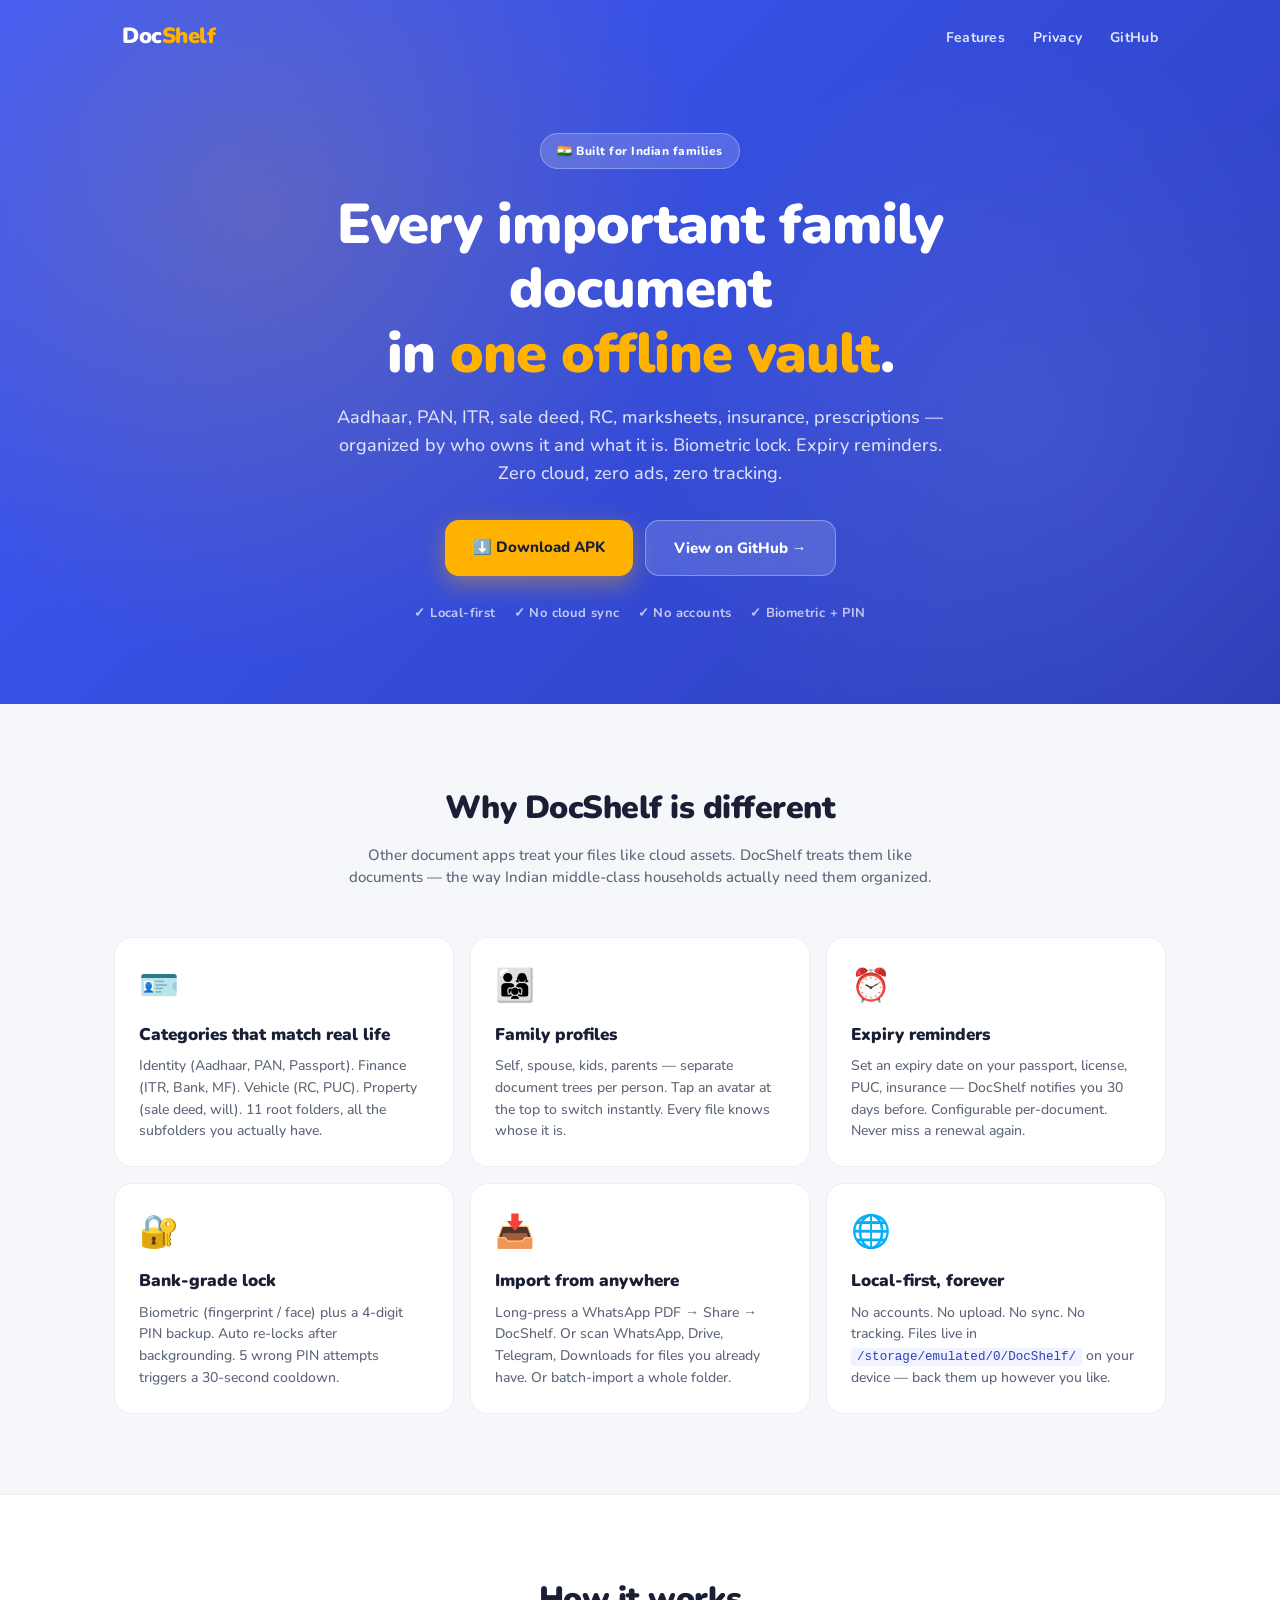
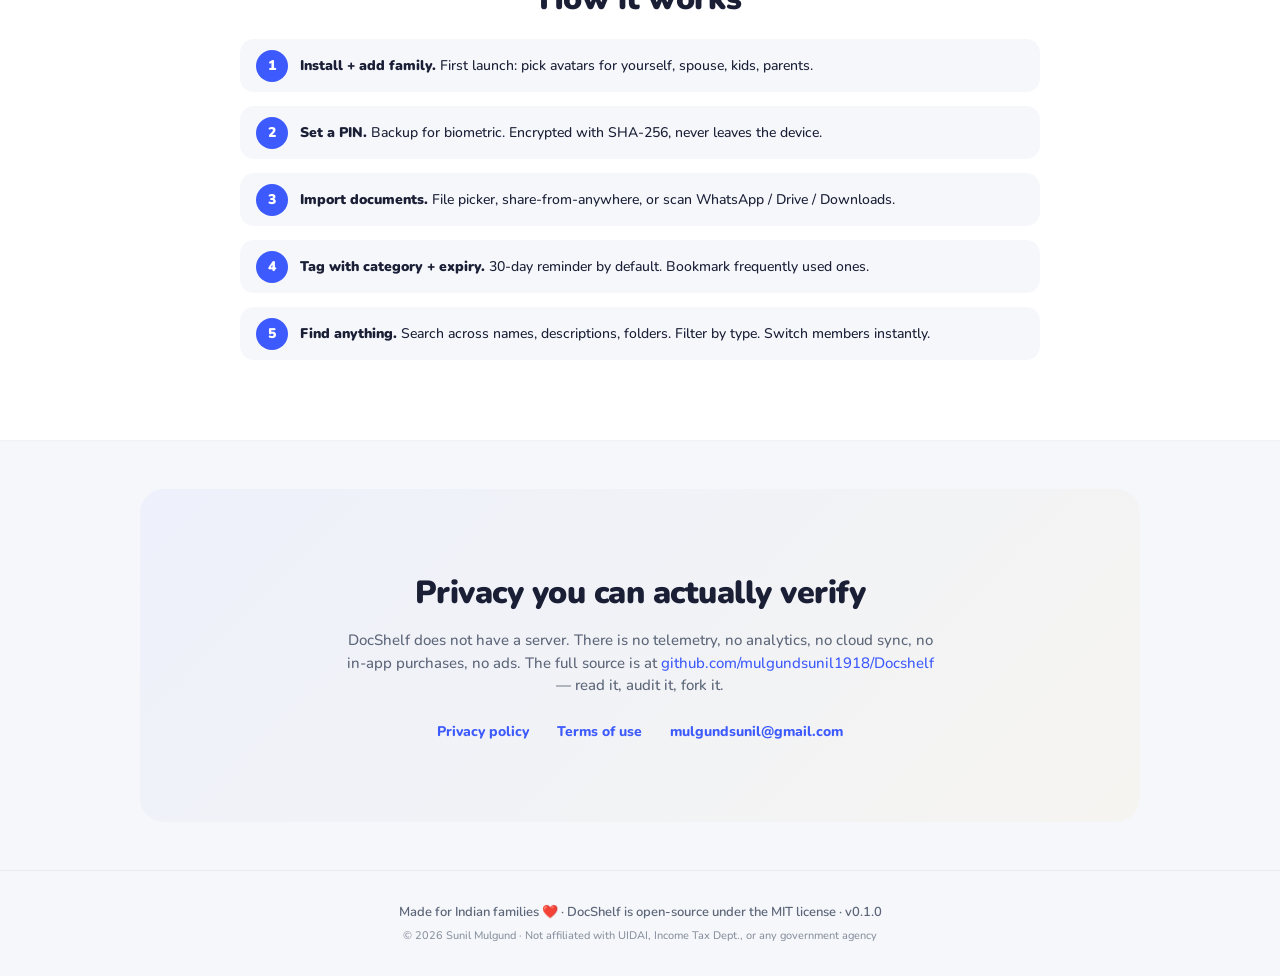
==== docs/index.html @ d365601d "Add GitHub Pages marketing site at /docs - index.html: hero + 6 feature cards + how-it-works + priva" ====
<!doctype html>
<html lang="en">
<head>
  <meta charset="utf-8" />
  <meta name="viewport" content="width=device-width, initial-scale=1" />
  <title>DocShelf — Your Document Shelf</title>
  <meta name="description" content="DocShelf is a privacy-first document vault for Indian households. Aadhaar, PAN, ITR, sale deed, RC, marksheets — every important family document in one offline vault. Biometric lock. Expiry reminders. No cloud, no ads." />
  <meta name="theme-color" content="#3D5AFE" />
  <meta property="og:title" content="DocShelf — Your Document Shelf" />
  <meta property="og:description" content="Every important family document in one offline vault. Local. Private. Free." />
  <meta property="og:type" content="website" />
  <meta property="og:url" content="https://mulgundsunil1918.github.io/Docshelf/" />
  <link rel="preconnect" href="https://fonts.googleapis.com">
  <link rel="preconnect" href="https://fonts.gstatic.com" crossorigin>
  <link href="https://fonts.googleapis.com/css2?family=Nunito:wght@400;500;600;700;800;900&display=swap" rel="stylesheet">
  <link rel="stylesheet" href="style.css" />
  <link rel="icon" href="favicon.svg" type="image/svg+xml" />
</head>
<body>

<header class="hero">
  <nav class="nav">
    <a class="brand" href="./">
      <span class="brand-doc">Doc</span><span class="brand-shelf">Shelf</span>
    </a>
    <div class="nav-links">
      <a href="#features">Features</a>
      <a href="#privacy">Privacy</a>
      <a href="https://github.com/mulgundsunil1918/Docshelf" target="_blank" rel="noopener">GitHub</a>
    </div>
  </nav>

  <div class="hero-content">
    <span class="badge">🇮🇳  Built for Indian families</span>
    <h1>
      Every important family document<br>
      in <span class="hl">one offline vault</span>.
    </h1>
    <p class="lead">
      Aadhaar, PAN, ITR, sale deed, RC, marksheets, insurance, prescriptions —
      organized by who owns it and what it is. Biometric lock. Expiry reminders.
      Zero cloud, zero ads, zero tracking.
    </p>
    <div class="cta-row">
      <a class="cta-primary" href="https://github.com/mulgundsunil1918/Docshelf/releases" target="_blank" rel="noopener">
        ⬇️  Download APK
      </a>
      <a class="cta-secondary" href="https://github.com/mulgundsunil1918/Docshelf" target="_blank" rel="noopener">
        View on GitHub →
      </a>
    </div>
    <ul class="pillars">
      <li>✓ Local-first</li>
      <li>✓ No cloud sync</li>
      <li>✓ No accounts</li>
      <li>✓ Biometric + PIN</li>
    </ul>
  </div>
</header>

<main>

<section id="features" class="features">
  <h2>Why DocShelf is different</h2>
  <p class="section-lead">
    Other document apps treat your files like cloud assets. DocShelf treats them like
    documents — the way Indian middle-class households actually need them organized.
  </p>

  <div class="grid">
    <div class="feature-card">
      <div class="feature-icon">🪪</div>
      <h3>Categories that match real life</h3>
      <p>Identity (Aadhaar, PAN, Passport). Finance (ITR, Bank, MF). Vehicle (RC, PUC). Property (sale deed, will). 11 root folders, all the subfolders you actually have.</p>
    </div>
    <div class="feature-card">
      <div class="feature-icon">👨‍👩‍👧</div>
      <h3>Family profiles</h3>
      <p>Self, spouse, kids, parents — separate document trees per person. Tap an avatar at the top to switch instantly. Every file knows whose it is.</p>
    </div>
    <div class="feature-card">
      <div class="feature-icon">⏰</div>
      <h3>Expiry reminders</h3>
      <p>Set an expiry date on your passport, license, PUC, insurance — DocShelf notifies you 30 days before. Configurable per-document. Never miss a renewal again.</p>
    </div>
    <div class="feature-card">
      <div class="feature-icon">🔐</div>
      <h3>Bank-grade lock</h3>
      <p>Biometric (fingerprint / face) plus a 4-digit PIN backup. Auto re-locks after backgrounding. 5 wrong PIN attempts triggers a 30-second cooldown.</p>
    </div>
    <div class="feature-card">
      <div class="feature-icon">📥</div>
      <h3>Import from anywhere</h3>
      <p>Long-press a WhatsApp PDF → Share → DocShelf. Or scan WhatsApp, Drive, Telegram, Downloads for files you already have. Or batch-import a whole folder.</p>
    </div>
    <div class="feature-card">
      <div class="feature-icon">🌐</div>
      <h3>Local-first, forever</h3>
      <p>No accounts. No upload. No sync. No tracking. Files live in <code>/storage/emulated/0/DocShelf/</code> on your device — back them up however you like.</p>
    </div>
  </div>
</section>

<section id="how" class="how">
  <h2>How it works</h2>
  <ol class="steps">
    <li><strong>Install + add family.</strong> First launch: pick avatars for yourself, spouse, kids, parents.</li>
    <li><strong>Set a PIN.</strong> Backup for biometric. Encrypted with SHA-256, never leaves the device.</li>
    <li><strong>Import documents.</strong> File picker, share-from-anywhere, or scan WhatsApp / Drive / Downloads.</li>
    <li><strong>Tag with category + expiry.</strong> 30-day reminder by default. Bookmark frequently used ones.</li>
    <li><strong>Find anything.</strong> Search across names, descriptions, folders. Filter by type. Switch members instantly.</li>
  </ol>
</section>

<section id="privacy" class="privacy-block">
  <h2>Privacy you can actually verify</h2>
  <p>DocShelf does not have a server. There is no telemetry, no analytics, no cloud sync, no in-app purchases, no ads. The full source is at <a href="https://github.com/mulgundsunil1918/Docshelf">github.com/mulgundsunil1918/Docshelf</a> — read it, audit it, fork it.</p>
  <div class="privacy-links">
    <a href="privacy.html">Privacy policy</a>
    <a href="terms.html">Terms of use</a>
    <a href="mailto:mulgundsunil@gmail.com">mulgundsunil@gmail.com</a>
  </div>
</section>

</main>

<footer>
  <p>Made for Indian families ❤️ · DocShelf is open-source under the MIT license · v0.1.0</p>
  <p class="footer-meta">© 2026 Sunil Mulgund · Not affiliated with UIDAI, Income Tax Dept., or any government agency</p>
</footer>

</body>
</html>
---- docs/style.css ----
:root {
  --indigo: #3D5AFE;
  --indigo-dark: #2D3FB8;
  --amber: #FFB300;
  --amber-dark: #FF8F00;
  --dark: #1A1F36;
  --gray: #5C6678;
  --light: #F5F7FB;
  --white: #FFFFFF;
}

* { box-sizing: border-box; margin: 0; padding: 0; }

html { scroll-behavior: smooth; }

body {
  font-family: 'Nunito', -apple-system, BlinkMacSystemFont, 'Segoe UI', sans-serif;
  background: var(--light);
  color: var(--dark);
  line-height: 1.5;
  -webkit-font-smoothing: antialiased;
  -moz-osx-font-smoothing: grayscale;
}

a { color: var(--indigo); text-decoration: none; }
a:hover { text-decoration: underline; }

code {
  background: rgba(61, 90, 254, 0.08);
  color: var(--indigo-dark);
  padding: 2px 6px;
  border-radius: 4px;
  font-size: 0.9em;
  font-family: 'SF Mono', Menlo, Monaco, Consolas, monospace;
}

/* ─── Hero ─────────────────────────────────────────────────────── */
.hero {
  background: linear-gradient(135deg, var(--indigo) 0%, var(--indigo-dark) 100%);
  color: var(--white);
  padding: 0 0 80px;
  position: relative;
  overflow: hidden;
}

.hero::before {
  content: '';
  position: absolute;
  inset: 0;
  background-image:
    radial-gradient(circle at 20% 30%, rgba(255,179,0,0.18) 0%, transparent 40%),
    radial-gradient(circle at 80% 60%, rgba(255,255,255,0.08) 0%, transparent 35%);
  pointer-events: none;
}

.nav {
  display: flex;
  justify-content: space-between;
  align-items: center;
  padding: 20px 32px;
  max-width: 1100px;
  margin: 0 auto;
  position: relative;
  z-index: 2;
}

.brand {
  font-size: 22px;
  font-weight: 900;
  text-decoration: none;
  color: var(--white);
  letter-spacing: -0.5px;
}

.brand-doc { color: var(--white); }
.brand-shelf { color: var(--amber); }

.nav-links a {
  color: rgba(255,255,255,0.85);
  margin-left: 24px;
  font-weight: 700;
  font-size: 14px;
  letter-spacing: 0.3px;
}

.nav-links a:hover {
  color: var(--white);
  text-decoration: none;
}

.hero-content {
  max-width: 900px;
  margin: 0 auto;
  text-align: center;
  padding: 60px 24px 0;
  position: relative;
  z-index: 2;
}

.badge {
  display: inline-block;
  background: rgba(255,255,255,0.16);
  border: 1px solid rgba(255,255,255,0.28);
  border-radius: 24px;
  padding: 8px 16px;
  font-size: 12px;
  font-weight: 800;
  letter-spacing: 0.5px;
  color: var(--white);
  margin-bottom: 24px;
}

.hero h1 {
  font-size: clamp(32px, 5vw, 56px);
  font-weight: 900;
  line-height: 1.15;
  letter-spacing: -1px;
  margin-bottom: 18px;
}

.hl { color: var(--amber); }

.lead {
  font-size: clamp(15px, 1.6vw, 18px);
  color: rgba(255,255,255,0.82);
  max-width: 640px;
  margin: 0 auto 32px;
  font-weight: 500;
  line-height: 1.55;
}

.cta-row {
  display: flex;
  gap: 12px;
  justify-content: center;
  flex-wrap: wrap;
  margin-bottom: 28px;
}

.cta-primary, .cta-secondary {
  display: inline-block;
  padding: 16px 28px;
  border-radius: 14px;
  font-weight: 800;
  font-size: 15px;
  text-decoration: none;
  transition: transform 120ms ease, box-shadow 120ms ease;
}

.cta-primary {
  background: var(--amber);
  color: var(--dark);
  box-shadow: 0 8px 24px rgba(255,179,0,0.4);
}

.cta-primary:hover {
  transform: translateY(-2px);
  box-shadow: 0 12px 32px rgba(255,179,0,0.5);
  text-decoration: none;
}

.cta-secondary {
  background: rgba(255,255,255,0.14);
  color: var(--white);
  border: 1px solid rgba(255,255,255,0.32);
}

.cta-secondary:hover {
  background: rgba(255,255,255,0.22);
  text-decoration: none;
}

.pillars {
  list-style: none;
  display: flex;
  justify-content: center;
  flex-wrap: wrap;
  gap: 8px 18px;
  font-size: 13px;
  color: rgba(255,255,255,0.7);
  font-weight: 700;
  letter-spacing: 0.4px;
}

/* ─── Sections ─────────────────────────────────────────────────── */
section {
  max-width: 1100px;
  margin: 0 auto;
  padding: 80px 24px;
}

section h2 {
  font-size: clamp(24px, 3vw, 32px);
  font-weight: 900;
  text-align: center;
  letter-spacing: -0.5px;
  margin-bottom: 12px;
}

.section-lead {
  text-align: center;
  font-size: 15px;
  color: var(--gray);
  max-width: 600px;
  margin: 0 auto 48px;
  font-weight: 500;
}

/* ─── Features grid ────────────────────────────────────────────── */
.grid {
  display: grid;
  grid-template-columns: repeat(auto-fit, minmax(260px, 1fr));
  gap: 16px;
}

.feature-card {
  background: var(--white);
  border-radius: 18px;
  padding: 24px;
  border: 1px solid rgba(0,0,0,0.06);
  transition: transform 200ms ease, box-shadow 200ms ease;
}

.feature-card:hover {
  transform: translateY(-3px);
  box-shadow: 0 12px 32px rgba(61,90,254,0.10);
}

.feature-icon {
  font-size: 32px;
  margin-bottom: 12px;
}

.feature-card h3 {
  font-size: 17px;
  font-weight: 900;
  margin-bottom: 8px;
}

.feature-card p {
  font-size: 14px;
  font-weight: 500;
  color: var(--gray);
  line-height: 1.55;
}

/* ─── How it works ─────────────────────────────────────────────── */
.how {
  background: var(--white);
  margin-top: 0;
  border-top: 1px solid rgba(0,0,0,0.05);
  border-bottom: 1px solid rgba(0,0,0,0.05);
  max-width: none;
}

.how > * { max-width: 800px; margin-left: auto; margin-right: auto; }

.steps {
  list-style: none;
  counter-reset: step;
  display: flex;
  flex-direction: column;
  gap: 14px;
  margin-top: 16px;
}

.steps li {
  counter-increment: step;
  position: relative;
  padding: 16px 16px 16px 60px;
  background: var(--light);
  border-radius: 14px;
  font-size: 14px;
  font-weight: 500;
  line-height: 1.5;
}

.steps li::before {
  content: counter(step);
  position: absolute;
  left: 16px;
  top: 50%;
  transform: translateY(-50%);
  width: 32px;
  height: 32px;
  background: var(--indigo);
  color: var(--white);
  border-radius: 50%;
  display: flex;
  align-items: center;
  justify-content: center;
  font-weight: 900;
  font-size: 14px;
}

.steps li strong { font-weight: 900; }

/* ─── Privacy block ────────────────────────────────────────────── */
.privacy-block {
  text-align: center;
  background: linear-gradient(135deg, rgba(61,90,254,0.04), rgba(255,179,0,0.04));
  border-radius: 24px;
  margin: 48px auto;
  max-width: 1000px;
}

.privacy-block p {
  max-width: 600px;
  margin: 0 auto 24px;
  font-size: 15px;
  font-weight: 500;
  color: var(--gray);
}

.privacy-links {
  display: flex;
  justify-content: center;
  flex-wrap: wrap;
  gap: 12px 28px;
  font-weight: 800;
  font-size: 14px;
}

/* ─── Footer ───────────────────────────────────────────────────── */
footer {
  text-align: center;
  padding: 32px 24px;
  border-top: 1px solid rgba(0,0,0,0.05);
  font-size: 13px;
  font-weight: 600;
  color: var(--gray);
}

.footer-meta {
  margin-top: 6px;
  font-size: 11px;
  color: rgba(92,102,120,0.7);
  font-weight: 500;
}

/* ─── Mobile ───────────────────────────────────────────────────── */
@media (max-width: 640px) {
  .nav-links a { margin-left: 16px; font-size: 13px; }
  .hero-content { padding-top: 30px; }
  .hero { padding-bottom: 60px; }
  section { padding: 60px 20px; }
  .feature-card { padding: 20px; }
}

/* ─── Article (privacy / terms) ────────────────────────────────── */
.article {
  max-width: 720px;
  background: var(--white);
  margin: 40px auto;
  padding: 40px 32px;
  border-radius: 20px;
  border: 1px solid rgba(0,0,0,0.05);
}

.article h1 {
  font-size: 32px;
  font-weight: 900;
  margin-bottom: 8px;
  letter-spacing: -0.5px;
}

.article .last-updated {
  font-size: 12px;
  color: var(--gray);
  font-weight: 700;
  letter-spacing: 0.5px;
  margin-bottom: 24px;
  text-transform: uppercase;
}

.article h2 {
  font-size: 20px;
  font-weight: 900;
  margin: 28px 0 8px;
  text-align: left;
}

.article p, .article li {
  font-size: 15px;
  line-height: 1.6;
  margin-bottom: 12px;
  color: var(--dark);
  font-weight: 500;
}

.article ul {
  margin-left: 20px;
  margin-bottom: 12px;
}

.article a.back {
  display: inline-block;
  margin-top: 24px;
  font-weight: 800;
  font-size: 13px;
}
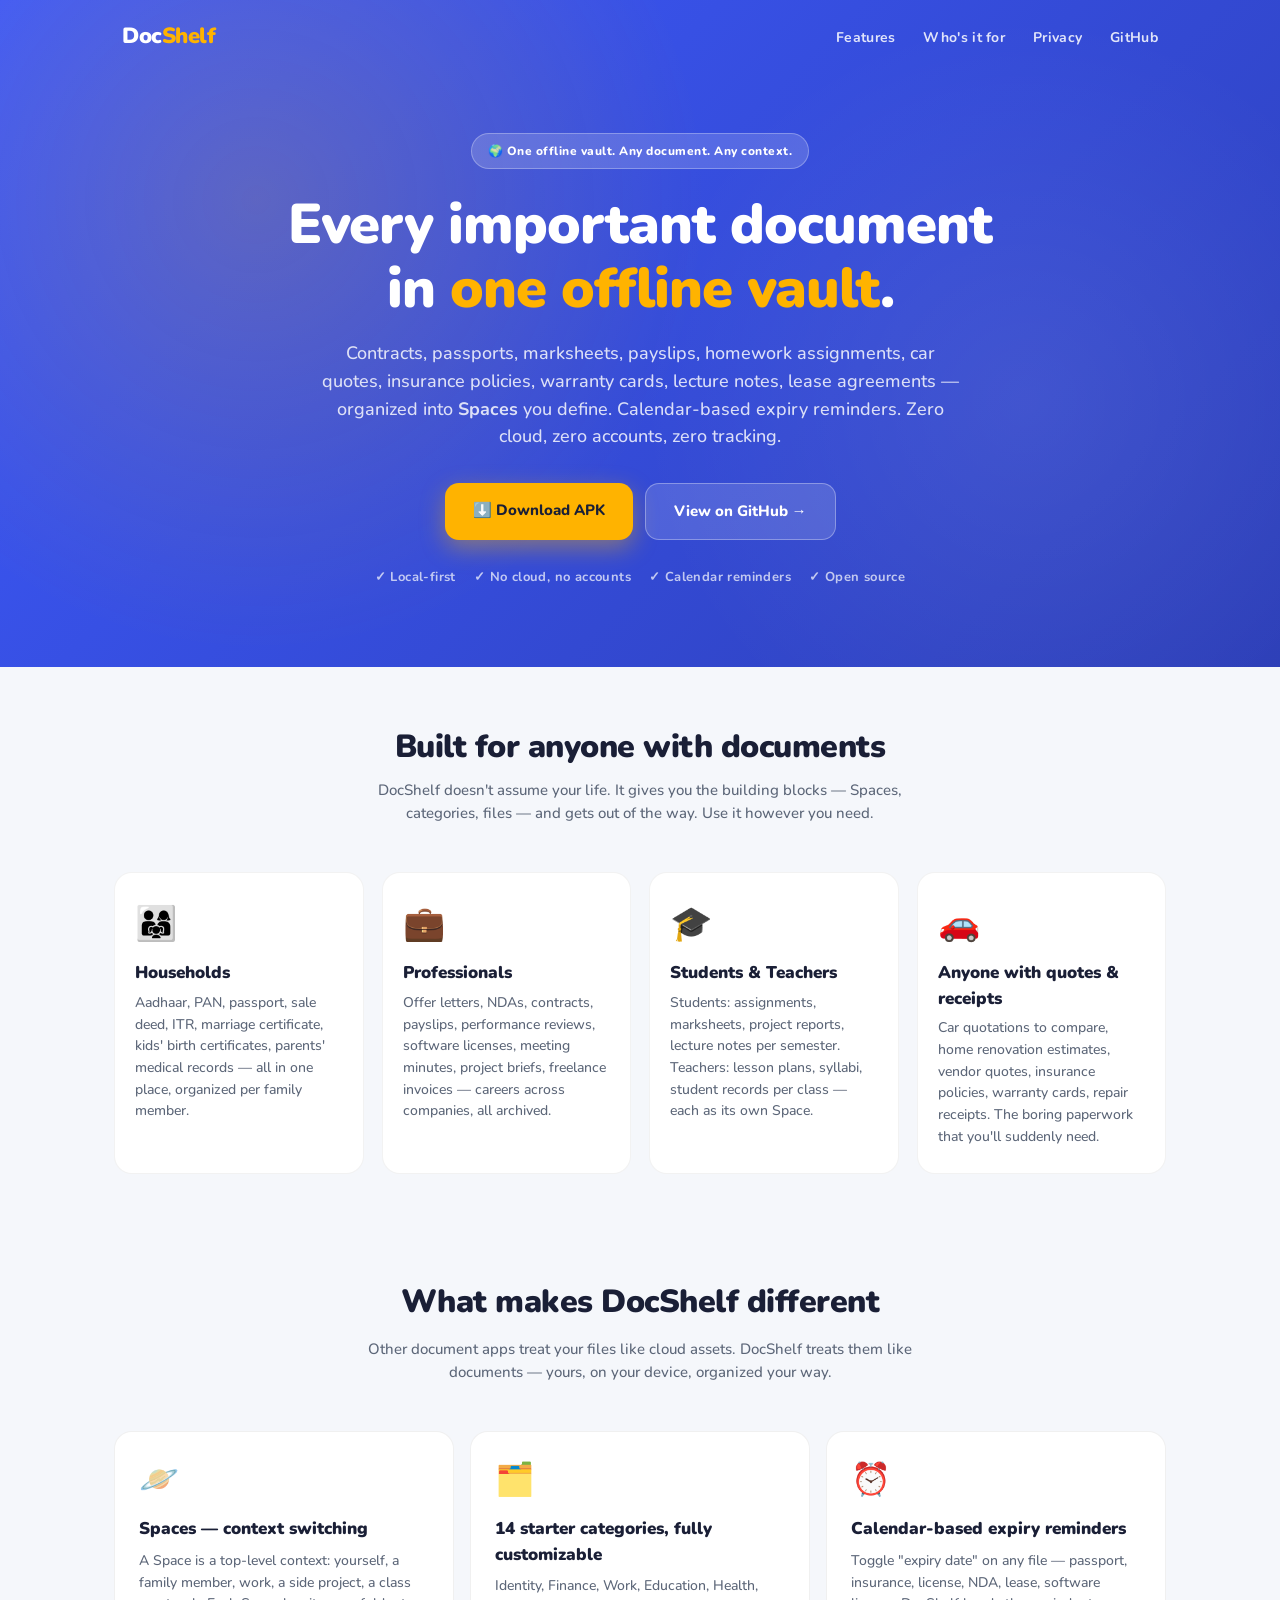
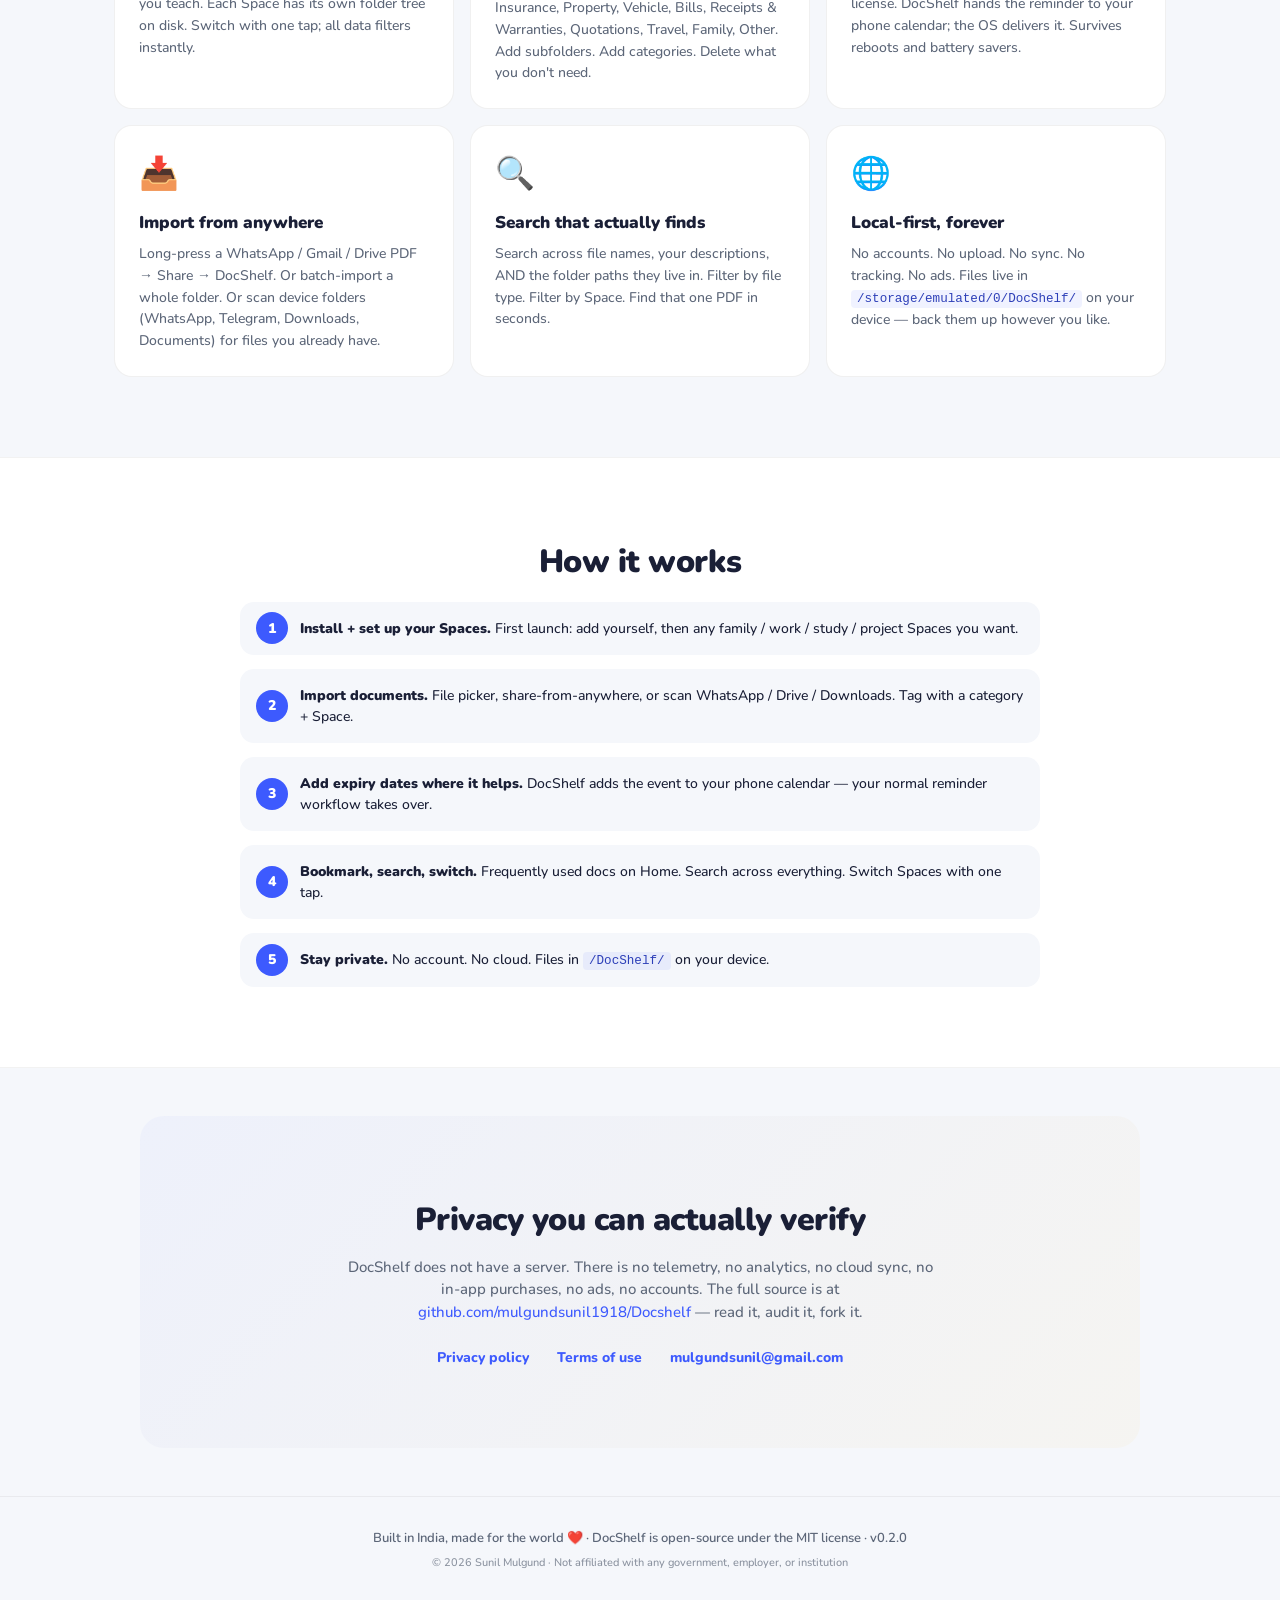
==== commit c248e2a0: "v0.2.0: Spaces rebrand + universal positioning DocShelf is a universal document vault, not a family-" ====
--- a/docs/index.html
+++ b/docs/index.html
@@ -4,10 +4,10 @@
   <meta charset="utf-8" />
   <meta name="viewport" content="width=device-width, initial-scale=1" />
   <title>DocShelf — Your Document Shelf</title>
-  <meta name="description" content="DocShelf is a privacy-first document vault for Indian households. Aadhaar, PAN, ITR, sale deed, RC, marksheets — every important family document in one offline vault. Biometric lock. Expiry reminders. No cloud, no ads." />
+  <meta name="description" content="DocShelf is a privacy-first document vault for everyone. Contracts, passports, marksheets, payslips, homework, car quotes, insurance — every important document in one offline vault. Calendar-based expiry reminders. No cloud, no accounts, no ads." />
   <meta name="theme-color" content="#3D5AFE" />
   <meta property="og:title" content="DocShelf — Your Document Shelf" />
-  <meta property="og:description" content="Every important family document in one offline vault. Local. Private. Free." />
+  <meta property="og:description" content="Every important document in one offline vault. Local. Private. Free." />
   <meta property="og:type" content="website" />
   <meta property="og:url" content="https://mulgundsunil1918.github.io/Docshelf/" />
   <link rel="preconnect" href="https://fonts.googleapis.com">
@@ -25,21 +25,23 @@
     </a>
     <div class="nav-links">
       <a href="#features">Features</a>
+      <a href="#who">Who's it for</a>
       <a href="#privacy">Privacy</a>
       <a href="https://github.com/mulgundsunil1918/Docshelf" target="_blank" rel="noopener">GitHub</a>
     </div>
   </nav>
 
   <div class="hero-content">
-    <span class="badge">🇮🇳  Built for Indian families</span>
+    <span class="badge">🌍  One offline vault. Any document. Any context.</span>
     <h1>
-      Every important family document<br>
+      Every important document<br>
       in <span class="hl">one offline vault</span>.
     </h1>
     <p class="lead">
-      Aadhaar, PAN, ITR, sale deed, RC, marksheets, insurance, prescriptions —
-      organized by who owns it and what it is. Biometric lock. Expiry reminders.
-      Zero cloud, zero ads, zero tracking.
+      Contracts, passports, marksheets, payslips, homework assignments, car quotes,
+      insurance policies, warranty cards, lecture notes, lease agreements —
+      organized into <strong>Spaces</strong> you define. Calendar-based expiry
+      reminders. Zero cloud, zero accounts, zero tracking.
     </p>
     <div class="cta-row">
       <a class="cta-primary" href="https://github.com/mulgundsunil1918/Docshelf/releases" target="_blank" rel="noopener">
@@ -51,52 +53,82 @@
     </div>
     <ul class="pillars">
       <li>✓ Local-first</li>
-      <li>✓ No cloud sync</li>
-      <li>✓ No accounts</li>
-      <li>✓ Biometric + PIN</li>
+      <li>✓ No cloud, no accounts</li>
+      <li>✓ Calendar reminders</li>
+      <li>✓ Open source</li>
     </ul>
   </div>
 </header>
 
 <main>
 
+<section id="who" class="who">
+  <h2>Built for anyone with documents</h2>
+  <p class="section-lead">
+    DocShelf doesn't assume your life. It gives you the building blocks —
+    Spaces, categories, files — and gets out of the way. Use it however you need.
+  </p>
+  <div class="who-grid">
+    <div class="who-card">
+      <div class="who-icon">👨‍👩‍👧</div>
+      <h3>Households</h3>
+      <p>Aadhaar, PAN, passport, sale deed, ITR, marriage certificate, kids' birth certificates, parents' medical records — all in one place, organized per family member.</p>
+    </div>
+    <div class="who-card">
+      <div class="who-icon">💼</div>
+      <h3>Professionals</h3>
+      <p>Offer letters, NDAs, contracts, payslips, performance reviews, software licenses, meeting minutes, project briefs, freelance invoices — careers across companies, all archived.</p>
+    </div>
+    <div class="who-card">
+      <div class="who-icon">🎓</div>
+      <h3>Students &amp; Teachers</h3>
+      <p>Students: assignments, marksheets, project reports, lecture notes per semester. Teachers: lesson plans, syllabi, student records per class — each as its own Space.</p>
+    </div>
+    <div class="who-card">
+      <div class="who-icon">🚗</div>
+      <h3>Anyone with quotes &amp; receipts</h3>
+      <p>Car quotations to compare, home renovation estimates, vendor quotes, insurance policies, warranty cards, repair receipts. The boring paperwork that you'll suddenly need.</p>
+    </div>
+  </div>
+</section>
+
 <section id="features" class="features">
-  <h2>Why DocShelf is different</h2>
+  <h2>What makes DocShelf different</h2>
   <p class="section-lead">
     Other document apps treat your files like cloud assets. DocShelf treats them like
-    documents — the way Indian middle-class households actually need them organized.
+    documents — yours, on your device, organized your way.
   </p>
 
   <div class="grid">
     <div class="feature-card">
-      <div class="feature-icon">🪪</div>
-      <h3>Categories that match real life</h3>
-      <p>Identity (Aadhaar, PAN, Passport). Finance (ITR, Bank, MF). Vehicle (RC, PUC). Property (sale deed, will). 11 root folders, all the subfolders you actually have.</p>
+      <div class="feature-icon">🪐</div>
+      <h3>Spaces — context switching</h3>
+      <p>A Space is a top-level context: yourself, a family member, work, a side project, a class you teach. Each Space has its own folder tree on disk. Switch with one tap; all data filters instantly.</p>
     </div>
     <div class="feature-card">
-      <div class="feature-icon">👨‍👩‍👧</div>
-      <h3>Family profiles</h3>
-      <p>Self, spouse, kids, parents — separate document trees per person. Tap an avatar at the top to switch instantly. Every file knows whose it is.</p>
+      <div class="feature-icon">🗂️</div>
+      <h3>14 starter categories, fully customizable</h3>
+      <p>Identity, Finance, Work, Education, Health, Insurance, Property, Vehicle, Bills, Receipts &amp; Warranties, Quotations, Travel, Family, Other. Add subfolders. Add categories. Delete what you don't need.</p>
     </div>
     <div class="feature-card">
       <div class="feature-icon">⏰</div>
-      <h3>Expiry reminders</h3>
-      <p>Set an expiry date on your passport, license, PUC, insurance — DocShelf notifies you 30 days before. Configurable per-document. Never miss a renewal again.</p>
-    </div>
-    <div class="feature-card">
-      <div class="feature-icon">🔐</div>
-      <h3>Bank-grade lock</h3>
-      <p>Biometric (fingerprint / face) plus a 4-digit PIN backup. Auto re-locks after backgrounding. 5 wrong PIN attempts triggers a 30-second cooldown.</p>
+      <h3>Calendar-based expiry reminders</h3>
+      <p>Toggle "expiry date" on any file — passport, insurance, license, NDA, lease, software license. DocShelf hands the reminder to your phone calendar; the OS delivers it. Survives reboots and battery savers.</p>
     </div>
     <div class="feature-card">
       <div class="feature-icon">📥</div>
       <h3>Import from anywhere</h3>
-      <p>Long-press a WhatsApp PDF → Share → DocShelf. Or scan WhatsApp, Drive, Telegram, Downloads for files you already have. Or batch-import a whole folder.</p>
+      <p>Long-press a WhatsApp / Gmail / Drive PDF → Share → DocShelf. Or batch-import a whole folder. Or scan device folders (WhatsApp, Telegram, Downloads, Documents) for files you already have.</p>
+    </div>
+    <div class="feature-card">
+      <div class="feature-icon">🔍</div>
+      <h3>Search that actually finds</h3>
+      <p>Search across file names, your descriptions, AND the folder paths they live in. Filter by file type. Filter by Space. Find that one PDF in seconds.</p>
     </div>
     <div class="feature-card">
       <div class="feature-icon">🌐</div>
       <h3>Local-first, forever</h3>
-      <p>No accounts. No upload. No sync. No tracking. Files live in <code>/storage/emulated/0/DocShelf/</code> on your device — back them up however you like.</p>
+      <p>No accounts. No upload. No sync. No tracking. No ads. Files live in <code>/storage/emulated/0/DocShelf/</code> on your device — back them up however you like.</p>
     </div>
   </div>
 </section>
@@ -104,17 +136,17 @@
 <section id="how" class="how">
   <h2>How it works</h2>
   <ol class="steps">
-    <li><strong>Install + add family.</strong> First launch: pick avatars for yourself, spouse, kids, parents.</li>
-    <li><strong>Set a PIN.</strong> Backup for biometric. Encrypted with SHA-256, never leaves the device.</li>
-    <li><strong>Import documents.</strong> File picker, share-from-anywhere, or scan WhatsApp / Drive / Downloads.</li>
-    <li><strong>Tag with category + expiry.</strong> 30-day reminder by default. Bookmark frequently used ones.</li>
-    <li><strong>Find anything.</strong> Search across names, descriptions, folders. Filter by type. Switch members instantly.</li>
+    <li><strong>Install + set up your Spaces.</strong> First launch: add yourself, then any family / work / study / project Spaces you want.</li>
+    <li><strong>Import documents.</strong> File picker, share-from-anywhere, or scan WhatsApp / Drive / Downloads. Tag with a category + Space.</li>
+    <li><strong>Add expiry dates where it helps.</strong> DocShelf adds the event to your phone calendar — your normal reminder workflow takes over.</li>
+    <li><strong>Bookmark, search, switch.</strong> Frequently used docs on Home. Search across everything. Switch Spaces with one tap.</li>
+    <li><strong>Stay private.</strong> No account. No cloud. Files in <code>/DocShelf/</code> on your device.</li>
   </ol>
 </section>
 
 <section id="privacy" class="privacy-block">
   <h2>Privacy you can actually verify</h2>
-  <p>DocShelf does not have a server. There is no telemetry, no analytics, no cloud sync, no in-app purchases, no ads. The full source is at <a href="https://github.com/mulgundsunil1918/Docshelf">github.com/mulgundsunil1918/Docshelf</a> — read it, audit it, fork it.</p>
+  <p>DocShelf does not have a server. There is no telemetry, no analytics, no cloud sync, no in-app purchases, no ads, no accounts. The full source is at <a href="https://github.com/mulgundsunil1918/Docshelf">github.com/mulgundsunil1918/Docshelf</a> — read it, audit it, fork it.</p>
   <div class="privacy-links">
     <a href="privacy.html">Privacy policy</a>
     <a href="terms.html">Terms of use</a>
@@ -125,8 +157,8 @@
 </main>
 
 <footer>
-  <p>Made for Indian families ❤️ · DocShelf is open-source under the MIT license · v0.1.0</p>
-  <p class="footer-meta">© 2026 Sunil Mulgund · Not affiliated with UIDAI, Income Tax Dept., or any government agency</p>
+  <p>Built in India, made for the world ❤️ · DocShelf is open-source under the MIT license · v0.2.0</p>
+  <p class="footer-meta">© 2026 Sunil Mulgund · Not affiliated with any government, employer, or institution</p>
 </footer>
 
 </body>
--- a/docs/style.css
+++ b/docs/style.css
@@ -399,3 +399,57 @@
   font-weight: 800;
   font-size: 13px;
 }
+
+/* ─── "Who's it for" section ─────────────────────────────────────── */
+.who {
+  max-width: 1100px;
+  margin: 0 auto;
+  padding: 56px 24px 24px;
+  text-align: center;
+}
+
+.who h2 {
+  font-size: 32px;
+  font-weight: 900;
+  letter-spacing: -0.5px;
+  margin-bottom: 8px;
+}
+
+.who-grid {
+  display: grid;
+  grid-template-columns: repeat(auto-fit, minmax(240px, 1fr));
+  gap: 18px;
+  margin-top: 32px;
+}
+
+.who-card {
+  background: var(--white);
+  border: 1px solid rgba(0,0,0,0.05);
+  border-radius: 18px;
+  padding: 26px 20px;
+  text-align: left;
+  transition: transform 160ms ease, box-shadow 160ms ease;
+}
+
+.who-card:hover {
+  transform: translateY(-3px);
+  box-shadow: 0 14px 30px -18px rgba(61,90,254,0.32);
+}
+
+.who-icon {
+  font-size: 34px;
+  margin-bottom: 10px;
+}
+
+.who-card h3 {
+  font-size: 17px;
+  font-weight: 900;
+  margin-bottom: 6px;
+}
+
+.who-card p {
+  font-size: 14px;
+  font-weight: 500;
+  color: var(--gray);
+  line-height: 1.55;
+}
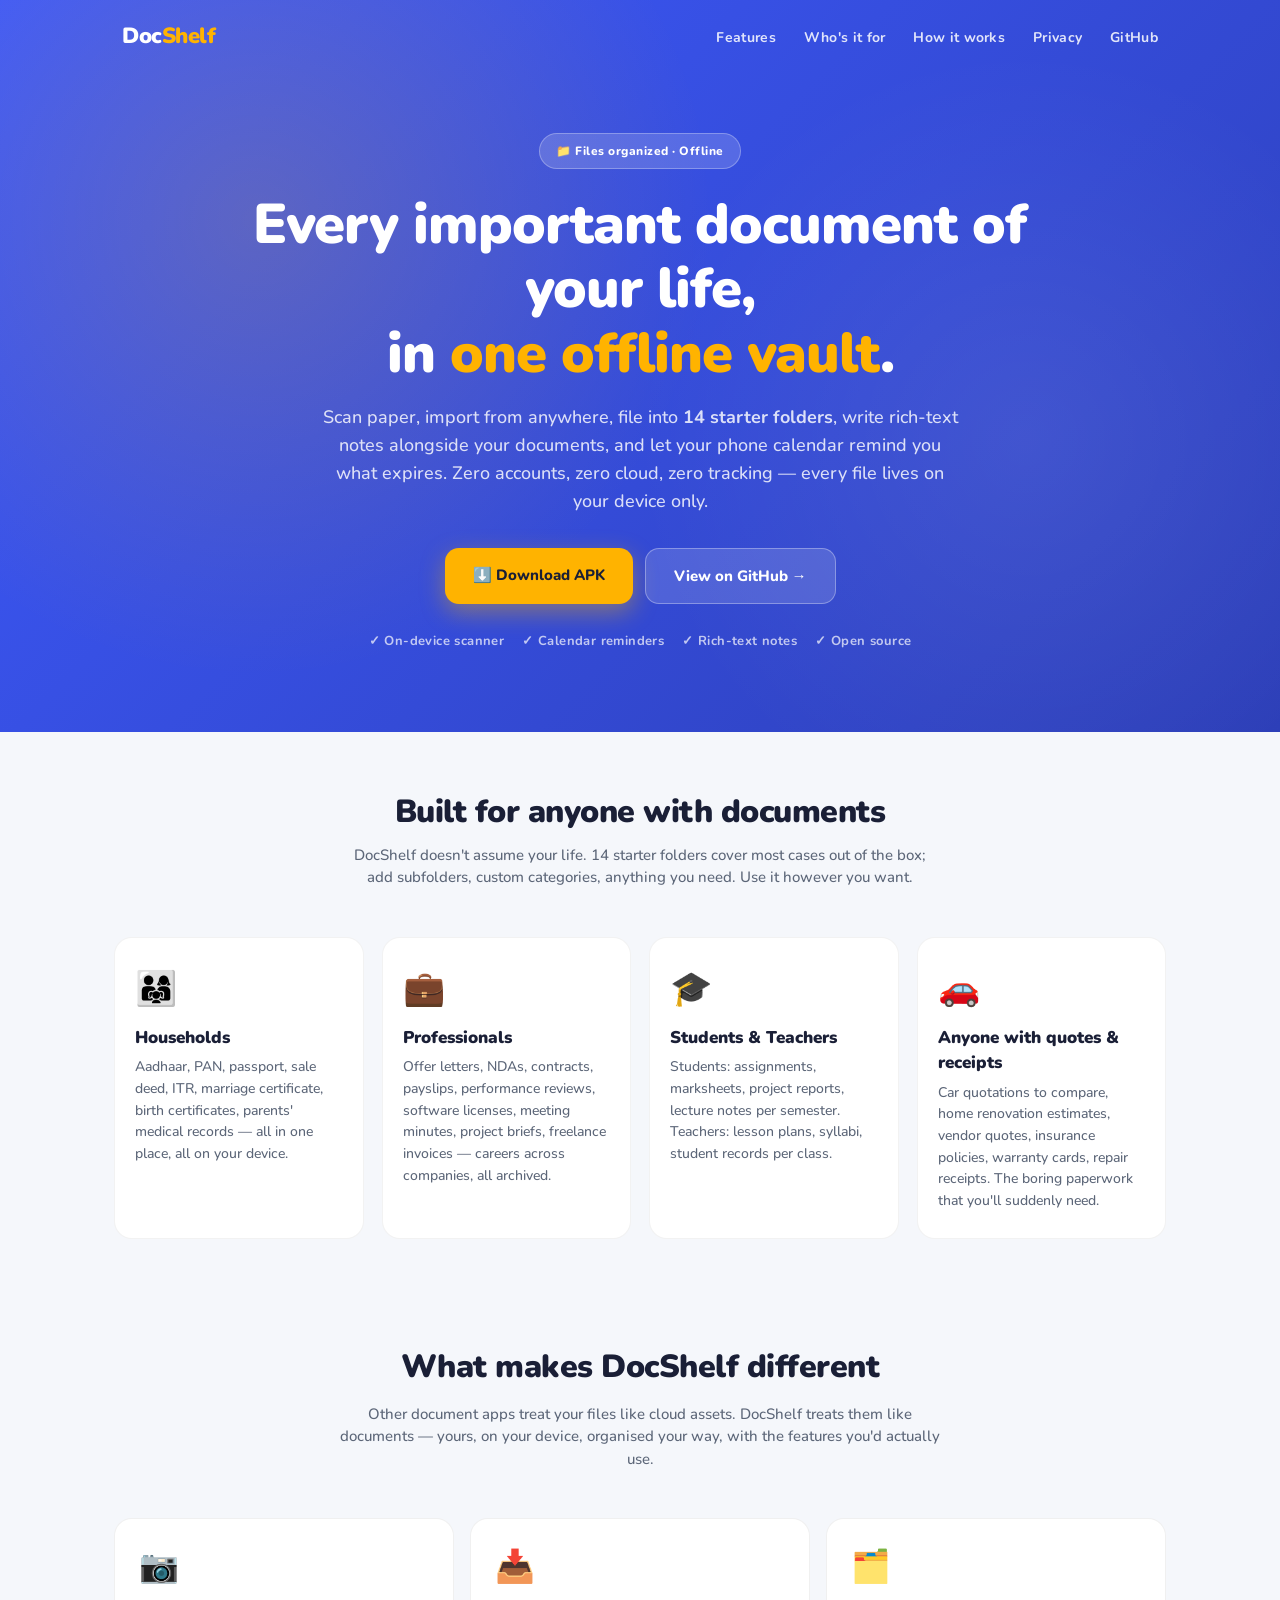
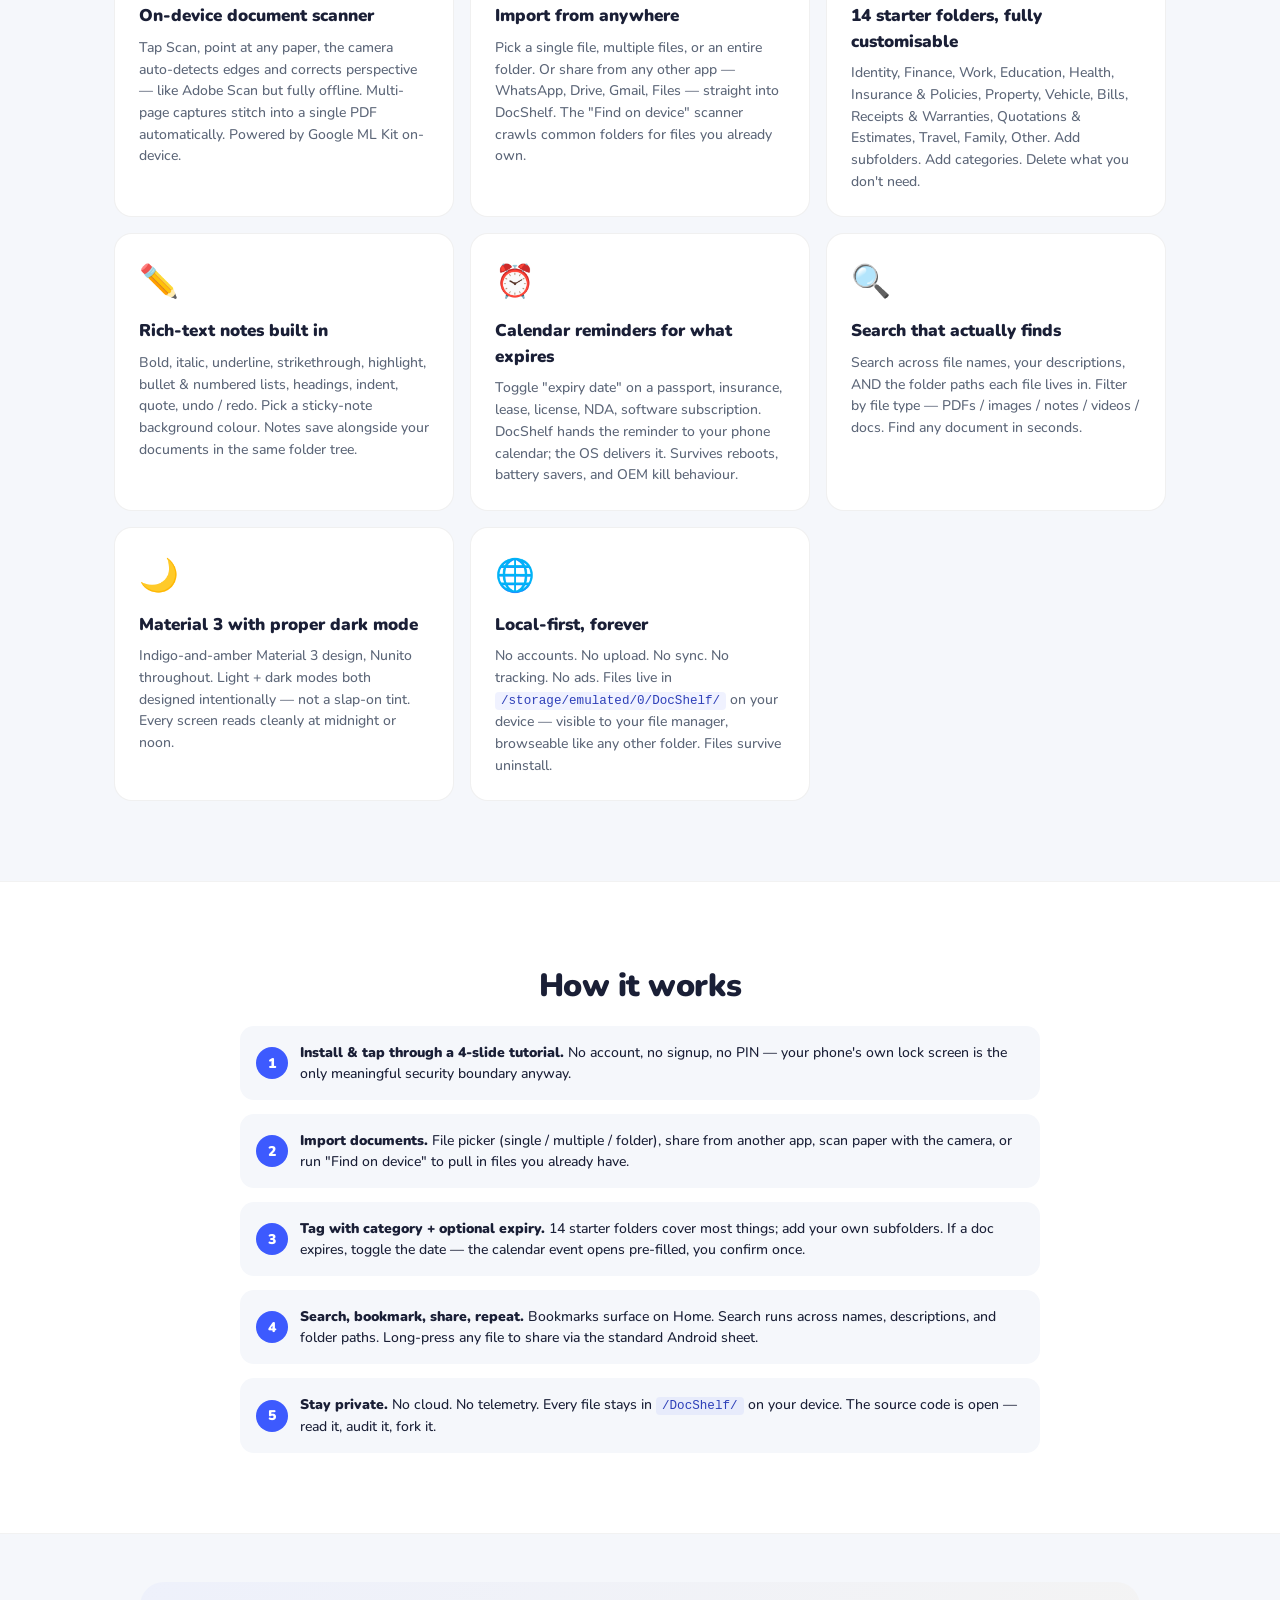
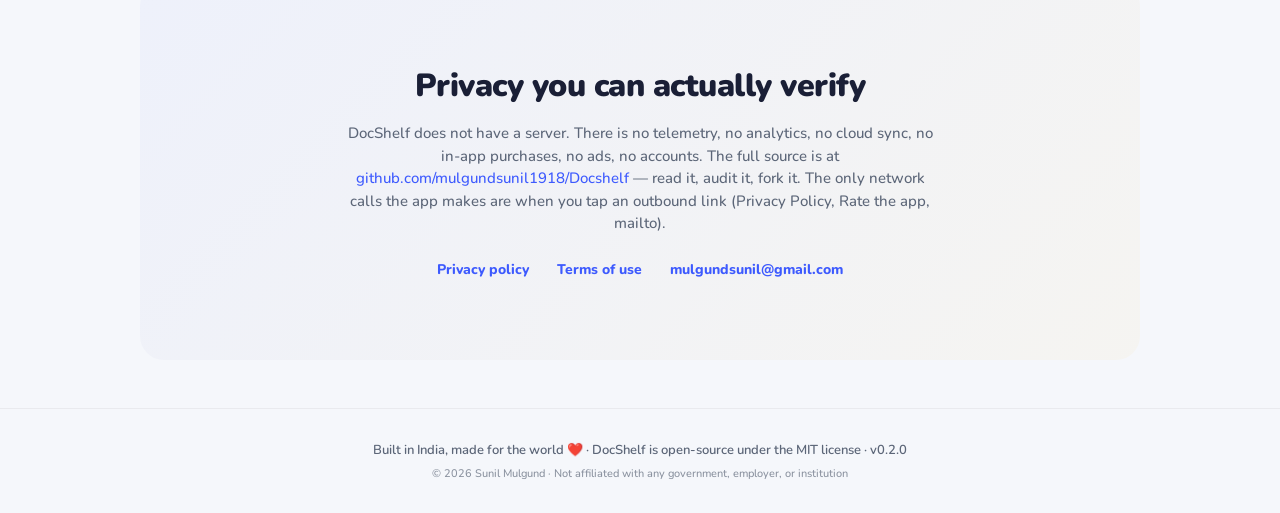
==== commit d06edc98: "v0.2.0+13 — note editor edit/preview toggle + iOS scaffolding Note editor: - Replaced markdown_text_" ====
--- a/docs/index.html
+++ b/docs/index.html
@@ -3,11 +3,11 @@
 <head>
   <meta charset="utf-8" />
   <meta name="viewport" content="width=device-width, initial-scale=1" />
-  <title>DocShelf — Your Document Shelf</title>
-  <meta name="description" content="DocShelf is a privacy-first document vault for everyone. Contracts, passports, marksheets, payslips, homework, car quotes, insurance — every important document in one offline vault. Calendar-based expiry reminders. No cloud, no accounts, no ads." />
+  <title>DocShelf — Files organized · Offline</title>
+  <meta name="description" content="DocShelf is a privacy-first document vault. Scan paper, import from anywhere, organise into 14 starter folders, write rich-text notes, and let your phone calendar remind you what expires. Local-first. No accounts. No cloud. No ads." />
   <meta name="theme-color" content="#3D5AFE" />
-  <meta property="og:title" content="DocShelf — Your Document Shelf" />
-  <meta property="og:description" content="Every important document in one offline vault. Local. Private. Free." />
+  <meta property="og:title" content="DocShelf — Files organized · Offline" />
+  <meta property="og:description" content="Every important document of your life in one offline vault on your phone. Scan, organise, remind — without a single byte leaving your device." />
   <meta property="og:type" content="website" />
   <meta property="og:url" content="https://mulgundsunil1918.github.io/Docshelf/" />
   <link rel="preconnect" href="https://fonts.googleapis.com">
@@ -26,22 +26,23 @@
     <div class="nav-links">
       <a href="#features">Features</a>
       <a href="#who">Who's it for</a>
+      <a href="#how">How it works</a>
       <a href="#privacy">Privacy</a>
       <a href="https://github.com/mulgundsunil1918/Docshelf" target="_blank" rel="noopener">GitHub</a>
     </div>
   </nav>
 
   <div class="hero-content">
-    <span class="badge">🌍  One offline vault. Any document. Any context.</span>
+    <span class="badge">📁  Files organized · Offline</span>
     <h1>
-      Every important document<br>
+      Every important document of your life,<br>
       in <span class="hl">one offline vault</span>.
     </h1>
     <p class="lead">
-      Contracts, passports, marksheets, payslips, homework assignments, car quotes,
-      insurance policies, warranty cards, lecture notes, lease agreements —
-      organized into <strong>Spaces</strong> you define. Calendar-based expiry
-      reminders. Zero cloud, zero accounts, zero tracking.
+      Scan paper, import from anywhere, file into <strong>14 starter folders</strong>,
+      write rich-text notes alongside your documents, and let your phone calendar
+      remind you what expires. Zero accounts, zero cloud, zero tracking — every
+      file lives on your device only.
     </p>
     <div class="cta-row">
       <a class="cta-primary" href="https://github.com/mulgundsunil1918/Docshelf/releases" target="_blank" rel="noopener">
@@ -52,9 +53,9 @@
       </a>
     </div>
     <ul class="pillars">
-      <li>✓ Local-first</li>
-      <li>✓ No cloud, no accounts</li>
+      <li>✓ On-device scanner</li>
       <li>✓ Calendar reminders</li>
+      <li>✓ Rich-text notes</li>
       <li>✓ Open source</li>
     </ul>
   </div>
@@ -65,14 +66,15 @@
 <section id="who" class="who">
   <h2>Built for anyone with documents</h2>
   <p class="section-lead">
-    DocShelf doesn't assume your life. It gives you the building blocks —
-    Spaces, categories, files — and gets out of the way. Use it however you need.
+    DocShelf doesn't assume your life. 14 starter folders cover most cases out
+    of the box; add subfolders, custom categories, anything you need. Use it
+    however you want.
   </p>
   <div class="who-grid">
     <div class="who-card">
       <div class="who-icon">👨‍👩‍👧</div>
       <h3>Households</h3>
-      <p>Aadhaar, PAN, passport, sale deed, ITR, marriage certificate, kids' birth certificates, parents' medical records — all in one place, organized per family member.</p>
+      <p>Aadhaar, PAN, passport, sale deed, ITR, marriage certificate, birth certificates, parents' medical records — all in one place, all on your device.</p>
     </div>
     <div class="who-card">
       <div class="who-icon">💼</div>
@@ -82,7 +84,7 @@
     <div class="who-card">
       <div class="who-icon">🎓</div>
       <h3>Students &amp; Teachers</h3>
-      <p>Students: assignments, marksheets, project reports, lecture notes per semester. Teachers: lesson plans, syllabi, student records per class — each as its own Space.</p>
+      <p>Students: assignments, marksheets, project reports, lecture notes per semester. Teachers: lesson plans, syllabi, student records per class.</p>
     </div>
     <div class="who-card">
       <div class="who-icon">🚗</div>
@@ -95,40 +97,51 @@
 <section id="features" class="features">
   <h2>What makes DocShelf different</h2>
   <p class="section-lead">
-    Other document apps treat your files like cloud assets. DocShelf treats them like
-    documents — yours, on your device, organized your way.
+    Other document apps treat your files like cloud assets. DocShelf treats them
+    like documents — yours, on your device, organised your way, with the
+    features you'd actually use.
   </p>
 
   <div class="grid">
     <div class="feature-card">
-      <div class="feature-icon">🪐</div>
-      <h3>Spaces — context switching</h3>
-      <p>A Space is a top-level context: yourself, a family member, work, a side project, a class you teach. Each Space has its own folder tree on disk. Switch with one tap; all data filters instantly.</p>
-    </div>
-    <div class="feature-card">
-      <div class="feature-icon">🗂️</div>
-      <h3>14 starter categories, fully customizable</h3>
-      <p>Identity, Finance, Work, Education, Health, Insurance, Property, Vehicle, Bills, Receipts &amp; Warranties, Quotations, Travel, Family, Other. Add subfolders. Add categories. Delete what you don't need.</p>
-    </div>
-    <div class="feature-card">
-      <div class="feature-icon">⏰</div>
-      <h3>Calendar-based expiry reminders</h3>
-      <p>Toggle "expiry date" on any file — passport, insurance, license, NDA, lease, software license. DocShelf hands the reminder to your phone calendar; the OS delivers it. Survives reboots and battery savers.</p>
+      <div class="feature-icon">📷</div>
+      <h3>On-device document scanner</h3>
+      <p>Tap Scan, point at any paper, the camera auto-detects edges and corrects perspective — like Adobe Scan but fully offline. Multi-page captures stitch into a single PDF automatically. Powered by Google ML Kit on-device.</p>
     </div>
     <div class="feature-card">
       <div class="feature-icon">📥</div>
       <h3>Import from anywhere</h3>
-      <p>Long-press a WhatsApp / Gmail / Drive PDF → Share → DocShelf. Or batch-import a whole folder. Or scan device folders (WhatsApp, Telegram, Downloads, Documents) for files you already have.</p>
+      <p>Pick a single file, multiple files, or an entire folder. Or share from any other app — WhatsApp, Drive, Gmail, Files — straight into DocShelf. The "Find on device" scanner crawls common folders for files you already own.</p>
+    </div>
+    <div class="feature-card">
+      <div class="feature-icon">🗂️</div>
+      <h3>14 starter folders, fully customisable</h3>
+      <p>Identity, Finance, Work, Education, Health, Insurance &amp; Policies, Property, Vehicle, Bills, Receipts &amp; Warranties, Quotations &amp; Estimates, Travel, Family, Other. Add subfolders. Add categories. Delete what you don't need.</p>
+    </div>
+    <div class="feature-card">
+      <div class="feature-icon">✏️</div>
+      <h3>Rich-text notes built in</h3>
+      <p>Bold, italic, underline, strikethrough, highlight, bullet &amp; numbered lists, headings, indent, quote, undo / redo. Pick a sticky-note background colour. Notes save alongside your documents in the same folder tree.</p>
+    </div>
+    <div class="feature-card">
+      <div class="feature-icon">⏰</div>
+      <h3>Calendar reminders for what expires</h3>
+      <p>Toggle "expiry date" on a passport, insurance, lease, license, NDA, software subscription. DocShelf hands the reminder to your phone calendar; the OS delivers it. Survives reboots, battery savers, and OEM kill behaviour.</p>
     </div>
     <div class="feature-card">
       <div class="feature-icon">🔍</div>
       <h3>Search that actually finds</h3>
-      <p>Search across file names, your descriptions, AND the folder paths they live in. Filter by file type. Filter by Space. Find that one PDF in seconds.</p>
+      <p>Search across file names, your descriptions, AND the folder paths each file lives in. Filter by file type — PDFs / images / notes / videos / docs. Find any document in seconds.</p>
+    </div>
+    <div class="feature-card">
+      <div class="feature-icon">🌙</div>
+      <h3>Material 3 with proper dark mode</h3>
+      <p>Indigo-and-amber Material 3 design, Nunito throughout. Light + dark modes both designed intentionally — not a slap-on tint. Every screen reads cleanly at midnight or noon.</p>
     </div>
     <div class="feature-card">
       <div class="feature-icon">🌐</div>
       <h3>Local-first, forever</h3>
-      <p>No accounts. No upload. No sync. No tracking. No ads. Files live in <code>/storage/emulated/0/DocShelf/</code> on your device — back them up however you like.</p>
+      <p>No accounts. No upload. No sync. No tracking. No ads. Files live in <code>/storage/emulated/0/DocShelf/</code> on your device — visible to your file manager, browseable like any other folder. Files survive uninstall.</p>
     </div>
   </div>
 </section>
@@ -136,17 +149,17 @@
 <section id="how" class="how">
   <h2>How it works</h2>
   <ol class="steps">
-    <li><strong>Install + set up your Spaces.</strong> First launch: add yourself, then any family / work / study / project Spaces you want.</li>
-    <li><strong>Import documents.</strong> File picker, share-from-anywhere, or scan WhatsApp / Drive / Downloads. Tag with a category + Space.</li>
-    <li><strong>Add expiry dates where it helps.</strong> DocShelf adds the event to your phone calendar — your normal reminder workflow takes over.</li>
-    <li><strong>Bookmark, search, switch.</strong> Frequently used docs on Home. Search across everything. Switch Spaces with one tap.</li>
-    <li><strong>Stay private.</strong> No account. No cloud. Files in <code>/DocShelf/</code> on your device.</li>
+    <li><strong>Install &amp; tap through a 4-slide tutorial.</strong> No account, no signup, no PIN — your phone's own lock screen is the only meaningful security boundary anyway.</li>
+    <li><strong>Import documents.</strong> File picker (single / multiple / folder), share from another app, scan paper with the camera, or run "Find on device" to pull in files you already have.</li>
+    <li><strong>Tag with category + optional expiry.</strong> 14 starter folders cover most things; add your own subfolders. If a doc expires, toggle the date — the calendar event opens pre-filled, you confirm once.</li>
+    <li><strong>Search, bookmark, share, repeat.</strong> Bookmarks surface on Home. Search runs across names, descriptions, and folder paths. Long-press any file to share via the standard Android sheet.</li>
+    <li><strong>Stay private.</strong> No cloud. No telemetry. Every file stays in <code>/DocShelf/</code> on your device. The source code is open — read it, audit it, fork it.</li>
   </ol>
 </section>
 
 <section id="privacy" class="privacy-block">
   <h2>Privacy you can actually verify</h2>
-  <p>DocShelf does not have a server. There is no telemetry, no analytics, no cloud sync, no in-app purchases, no ads, no accounts. The full source is at <a href="https://github.com/mulgundsunil1918/Docshelf">github.com/mulgundsunil1918/Docshelf</a> — read it, audit it, fork it.</p>
+  <p>DocShelf does not have a server. There is no telemetry, no analytics, no cloud sync, no in-app purchases, no ads, no accounts. The full source is at <a href="https://github.com/mulgundsunil1918/Docshelf">github.com/mulgundsunil1918/Docshelf</a> — read it, audit it, fork it. The only network calls the app makes are when you tap an outbound link (Privacy Policy, Rate the app, mailto).</p>
   <div class="privacy-links">
     <a href="privacy.html">Privacy policy</a>
     <a href="terms.html">Terms of use</a>
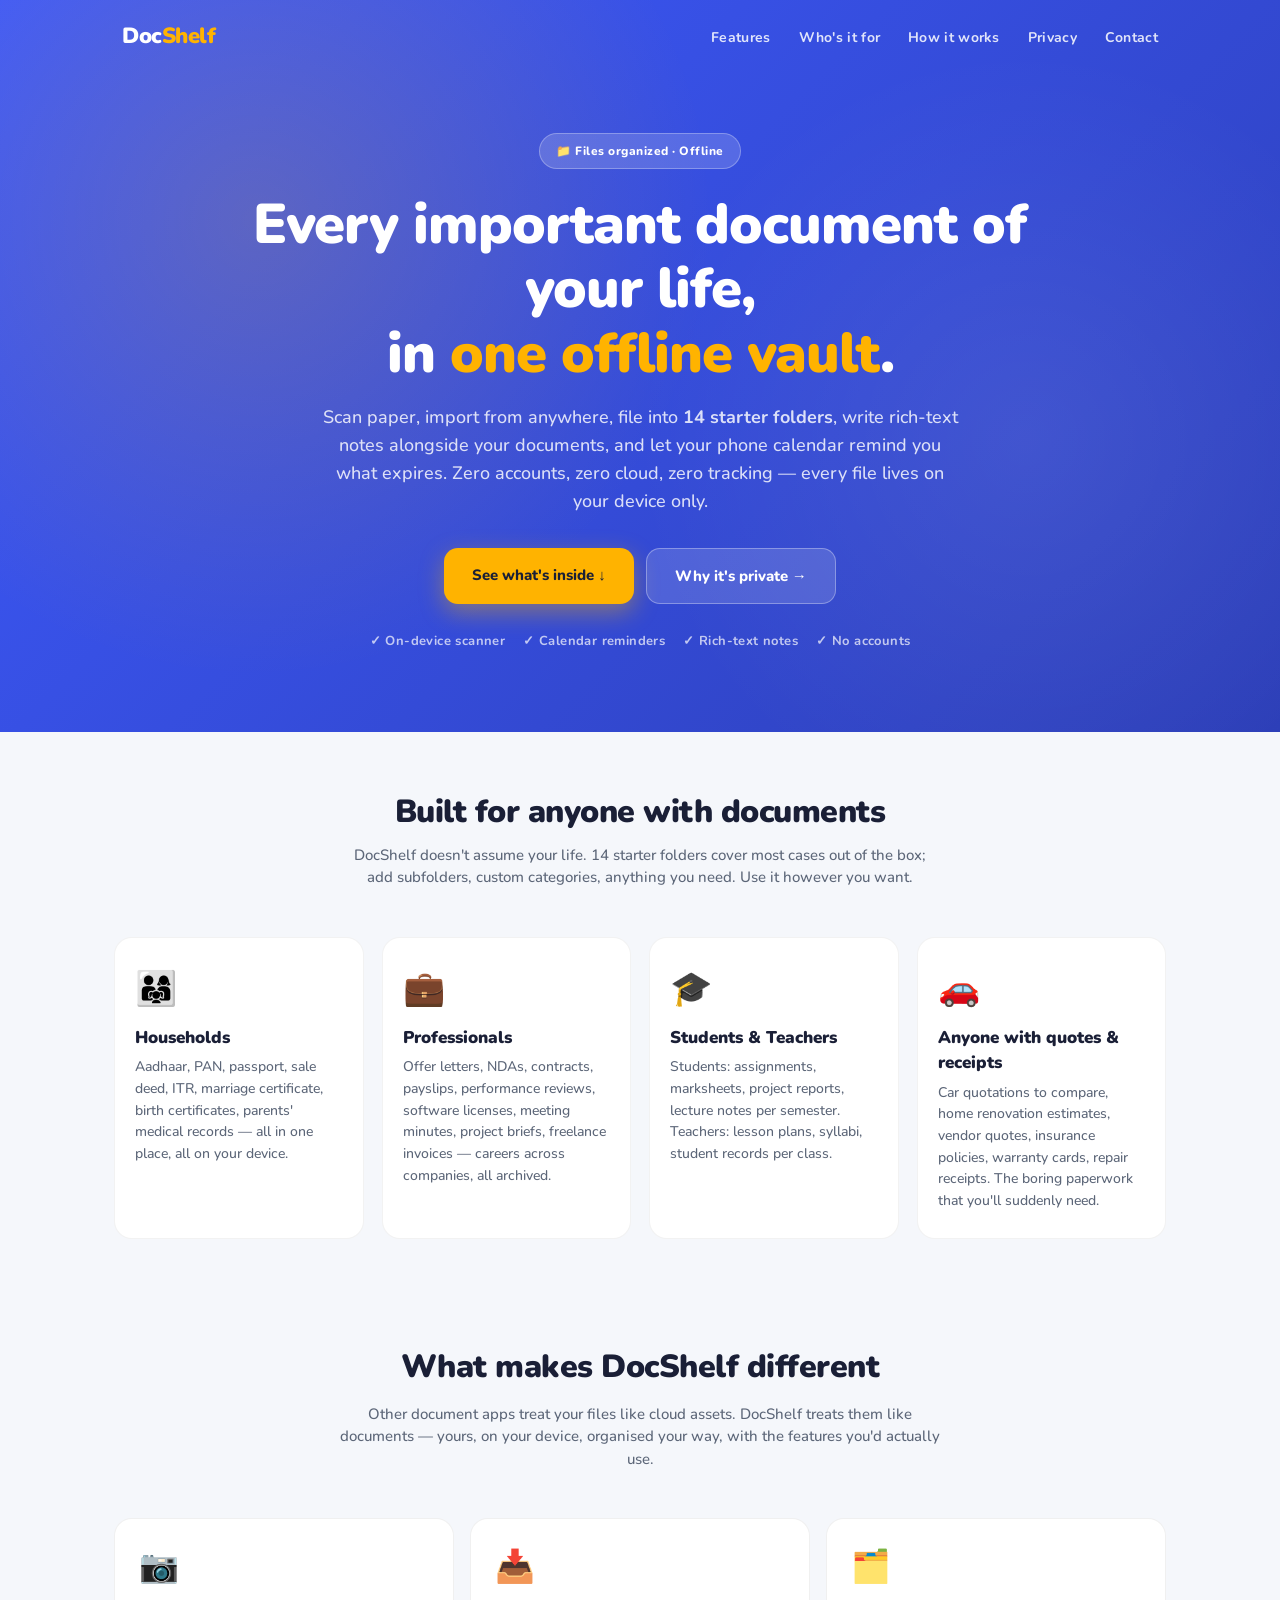
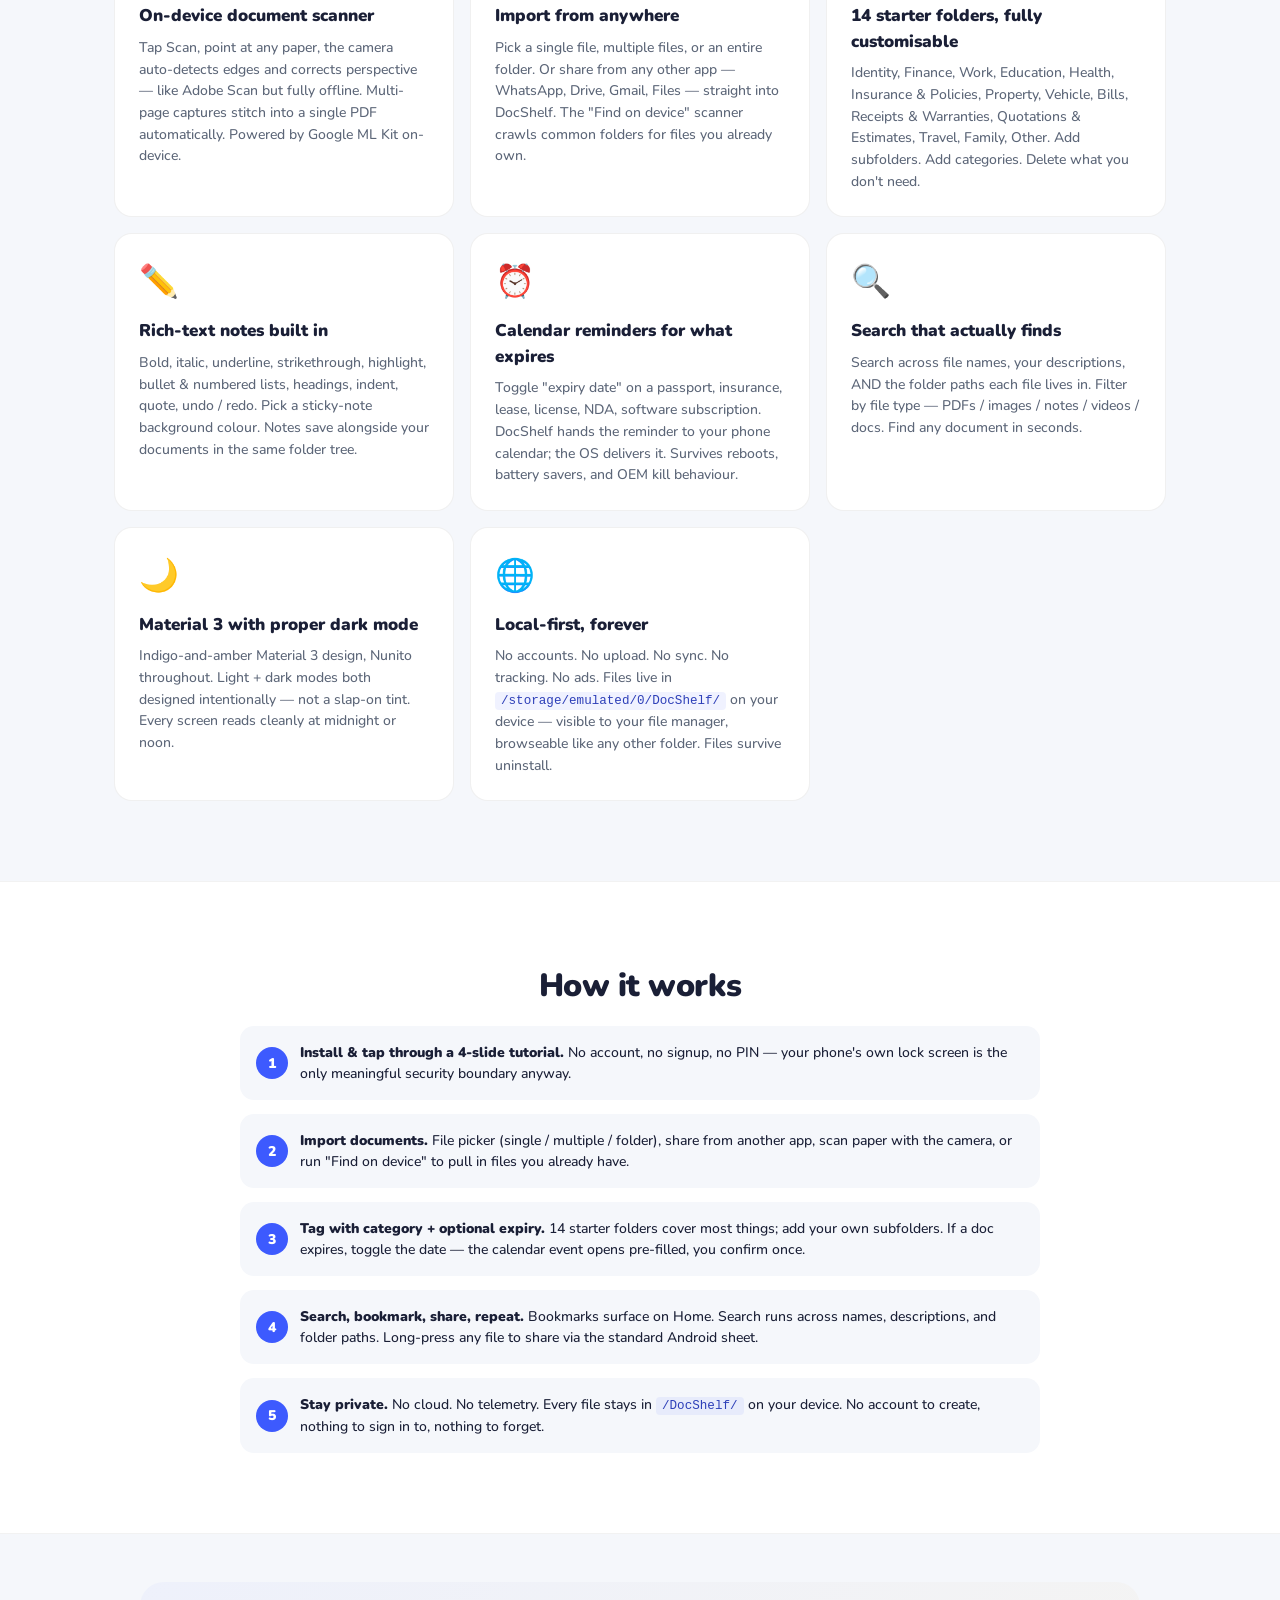
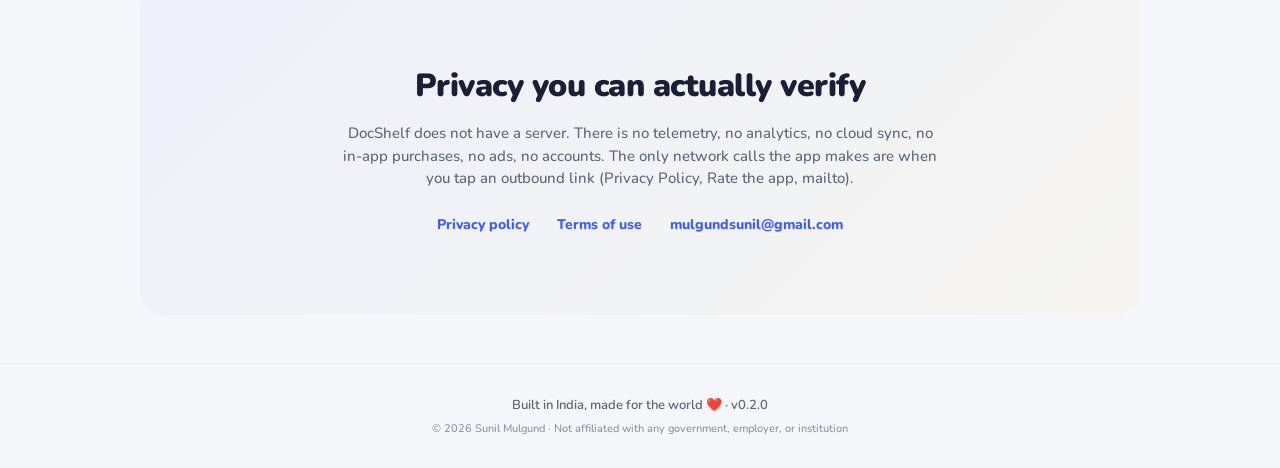
==== commit 02ddf7d5: "Strip repo links + open-source framing from public surfaces User wants to keep the codebase private." ====
--- a/docs/index.html
+++ b/docs/index.html
@@ -28,7 +28,7 @@
       <a href="#who">Who's it for</a>
       <a href="#how">How it works</a>
       <a href="#privacy">Privacy</a>
-      <a href="https://github.com/mulgundsunil1918/Docshelf" target="_blank" rel="noopener">GitHub</a>
+      <a href="mailto:mulgundsunil@gmail.com">Contact</a>
     </div>
   </nav>
 
@@ -45,18 +45,18 @@
       file lives on your device only.
     </p>
     <div class="cta-row">
-      <a class="cta-primary" href="https://github.com/mulgundsunil1918/Docshelf/releases" target="_blank" rel="noopener">
-        ⬇️  Download APK
+      <a class="cta-primary" href="#features">
+        See what's inside ↓
       </a>
-      <a class="cta-secondary" href="https://github.com/mulgundsunil1918/Docshelf" target="_blank" rel="noopener">
-        View on GitHub →
+      <a class="cta-secondary" href="#privacy">
+        Why it's private →
       </a>
     </div>
     <ul class="pillars">
       <li>✓ On-device scanner</li>
       <li>✓ Calendar reminders</li>
       <li>✓ Rich-text notes</li>
-      <li>✓ Open source</li>
+      <li>✓ No accounts</li>
     </ul>
   </div>
 </header>
@@ -153,13 +153,13 @@
     <li><strong>Import documents.</strong> File picker (single / multiple / folder), share from another app, scan paper with the camera, or run "Find on device" to pull in files you already have.</li>
     <li><strong>Tag with category + optional expiry.</strong> 14 starter folders cover most things; add your own subfolders. If a doc expires, toggle the date — the calendar event opens pre-filled, you confirm once.</li>
     <li><strong>Search, bookmark, share, repeat.</strong> Bookmarks surface on Home. Search runs across names, descriptions, and folder paths. Long-press any file to share via the standard Android sheet.</li>
-    <li><strong>Stay private.</strong> No cloud. No telemetry. Every file stays in <code>/DocShelf/</code> on your device. The source code is open — read it, audit it, fork it.</li>
+    <li><strong>Stay private.</strong> No cloud. No telemetry. Every file stays in <code>/DocShelf/</code> on your device. No account to create, nothing to sign in to, nothing to forget.</li>
   </ol>
 </section>
 
 <section id="privacy" class="privacy-block">
   <h2>Privacy you can actually verify</h2>
-  <p>DocShelf does not have a server. There is no telemetry, no analytics, no cloud sync, no in-app purchases, no ads, no accounts. The full source is at <a href="https://github.com/mulgundsunil1918/Docshelf">github.com/mulgundsunil1918/Docshelf</a> — read it, audit it, fork it. The only network calls the app makes are when you tap an outbound link (Privacy Policy, Rate the app, mailto).</p>
+  <p>DocShelf does not have a server. There is no telemetry, no analytics, no cloud sync, no in-app purchases, no ads, no accounts. The only network calls the app makes are when you tap an outbound link (Privacy Policy, Rate the app, mailto).</p>
   <div class="privacy-links">
     <a href="privacy.html">Privacy policy</a>
     <a href="terms.html">Terms of use</a>
@@ -170,7 +170,7 @@
 </main>
 
 <footer>
-  <p>Built in India, made for the world ❤️ · DocShelf is open-source under the MIT license · v0.2.0</p>
+  <p>Built in India, made for the world ❤️ · v0.2.0</p>
   <p class="footer-meta">© 2026 Sunil Mulgund · Not affiliated with any government, employer, or institution</p>
 </footer>
 
